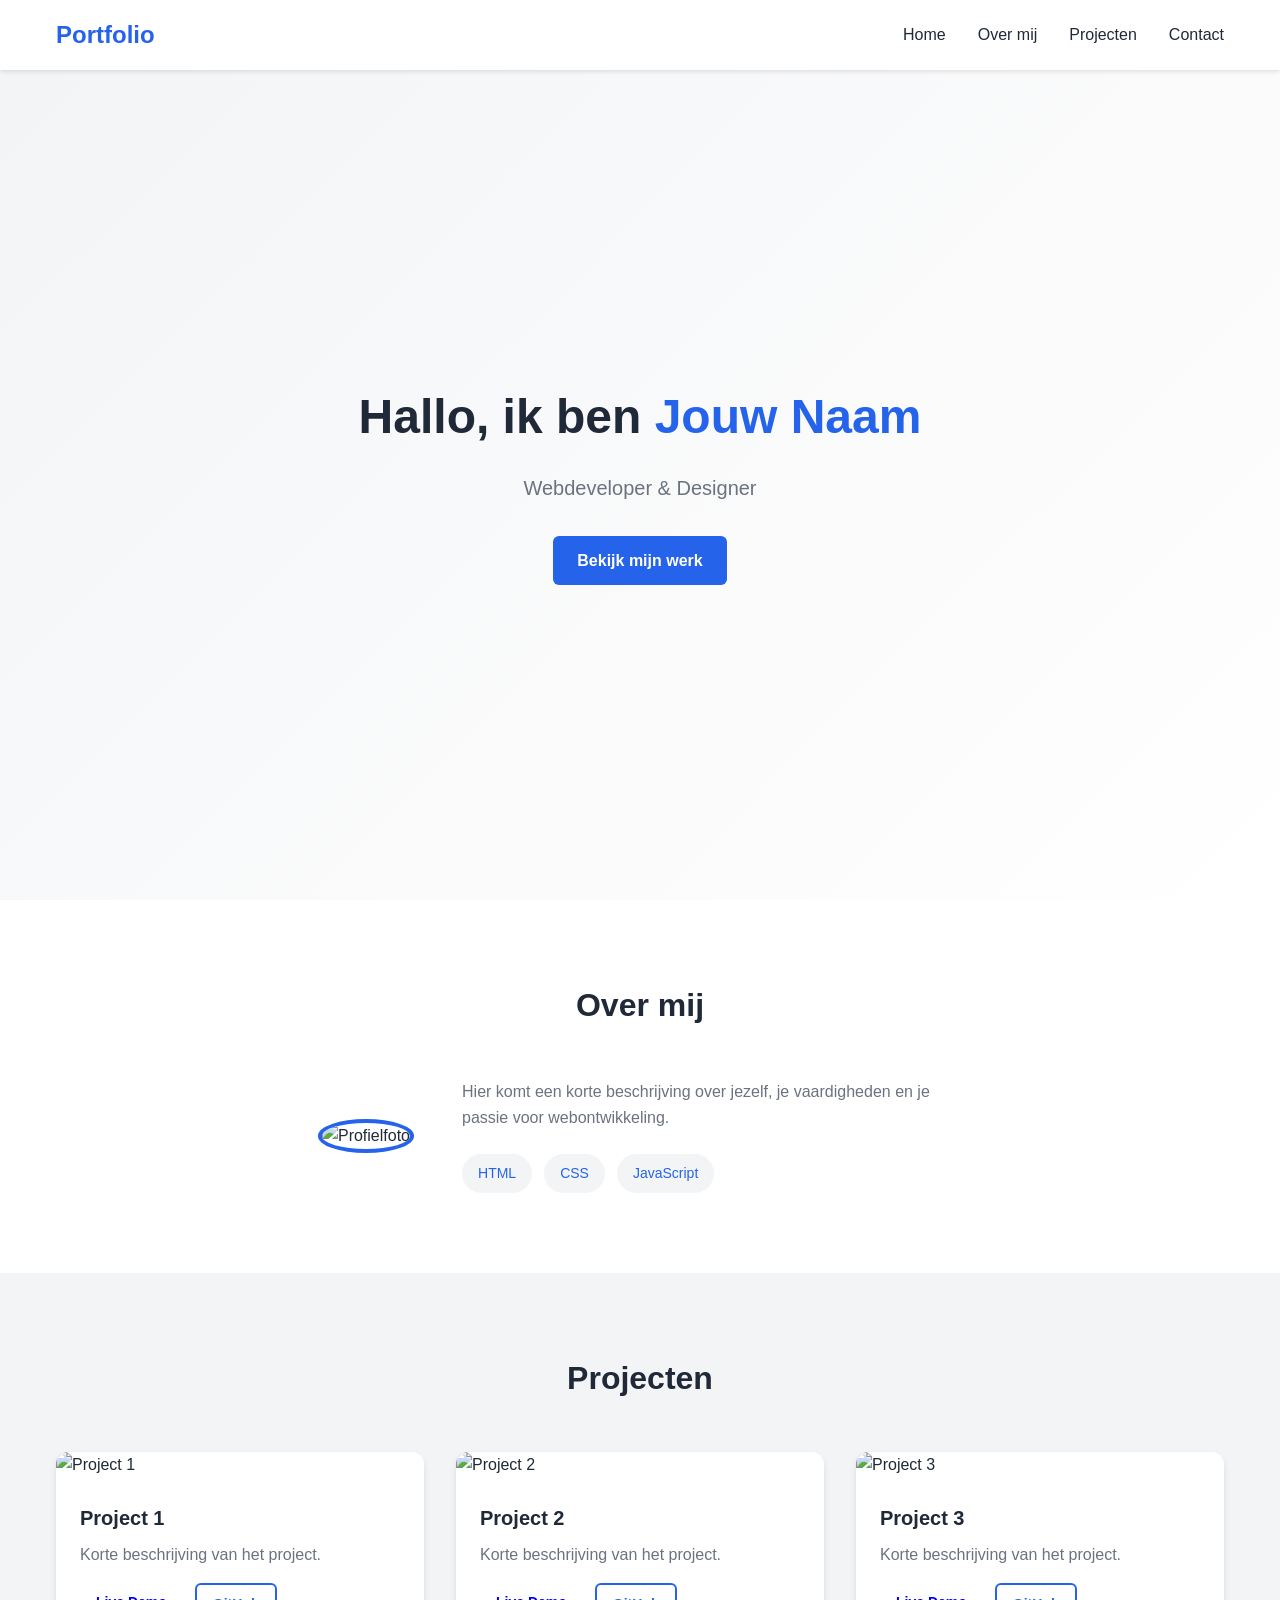
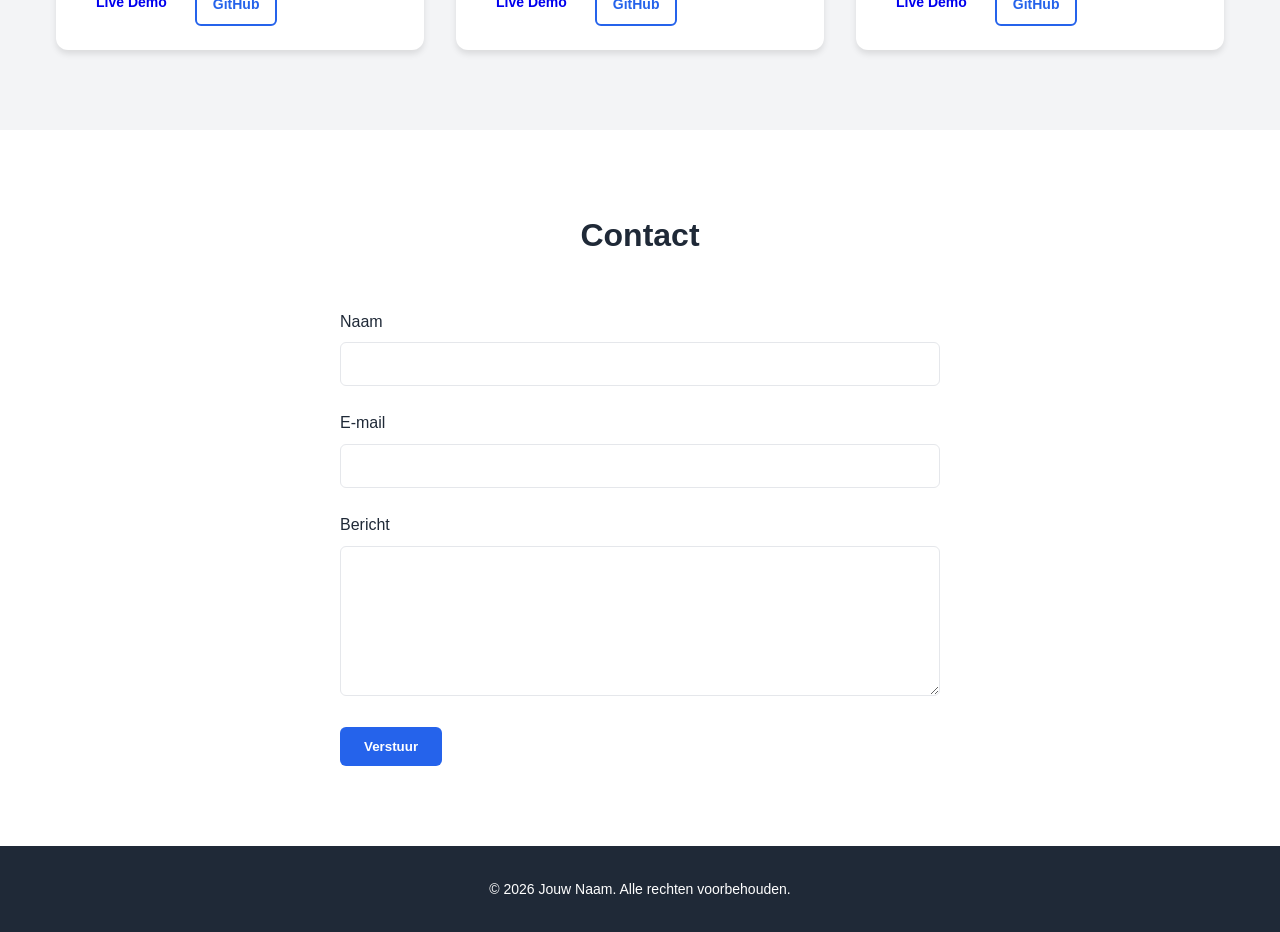
==== index.html @ 3ede8a2c "De eerste versie" ====
<!DOCTYPE html>
<html lang="nl">
<head>
    <meta charset="UTF-8">
    <meta name="viewport" content="width=device-width, initial-scale=1.0">
    <title>Mijn Portfolio</title>
    <link rel="stylesheet" href="css/style.css">
</head>
<body>
    <header class="header">
        <nav class="nav">
            <a href="#" class="nav__logo">Portfolio</a>
            <ul class="nav__menu">
                <li><a href="#home" class="nav__link">Home</a></li>
                <li><a href="#about" class="nav__link">Over mij</a></li>
                <li><a href="#projects" class="nav__link">Projecten</a></li>
                <li><a href="#contact" class="nav__link">Contact</a></li>
            </ul>
            <button class="nav__toggle" aria-label="Menu">
                <span></span>
                <span></span>
                <span></span>
            </button>
        </nav>
    </header>

    <main>
        <section id="home" class="hero">
            <div class="hero__content">
                <h1 class="hero__title">Hallo, ik ben <span class="hero__highlight">Jouw Naam</span></h1>
                <p class="hero__subtitle">Webdeveloper & Designer</p>
                <a href="#projects" class="btn btn--primary">Bekijk mijn werk</a>
            </div>
        </section>

        <section id="about" class="about">
            <div class="container">
                <h2 class="section__title">Over mij</h2>
                <div class="about__content">
                    <div class="about__image">
                        <img src="images/profile.jpg" alt="Profielfoto" class="about__photo">
                    </div>
                    <div class="about__text">
                        <p>Hier komt een korte beschrijving over jezelf, je vaardigheden en je passie voor webontwikkeling.</p>
                        <div class="about__skills">
                            <span class="skill">HTML</span>
                            <span class="skill">CSS</span>
                            <span class="skill">JavaScript</span>
                        </div>
                    </div>
                </div>
            </div>
        </section>

        <section id="projects" class="projects">
            <div class="container">
                <h2 class="section__title">Projecten</h2>
                <div class="projects__grid">
                    <article class="project-card">
                        <img src="images/project1.jpg" alt="Project 1" class="project-card__image">
                        <div class="project-card__content">
                            <h3 class="project-card__title">Project 1</h3>
                            <p class="project-card__description">Korte beschrijving van het project.</p>
                            <div class="project-card__links">
                                <a href="#" class="btn btn--small">Live Demo</a>
                                <a href="#" class="btn btn--small btn--outline">GitHub</a>
                            </div>
                        </div>
                    </article>

                    <article class="project-card">
                        <img src="images/project2.jpg" alt="Project 2" class="project-card__image">
                        <div class="project-card__content">
                            <h3 class="project-card__title">Project 2</h3>
                            <p class="project-card__description">Korte beschrijving van het project.</p>
                            <div class="project-card__links">
                                <a href="#" class="btn btn--small">Live Demo</a>
                                <a href="#" class="btn btn--small btn--outline">GitHub</a>
                            </div>
                        </div>
                    </article>

                    <article class="project-card">
                        <img src="images/project3.jpg" alt="Project 3" class="project-card__image">
                        <div class="project-card__content">
                            <h3 class="project-card__title">Project 3</h3>
                            <p class="project-card__description">Korte beschrijving van het project.</p>
                            <div class="project-card__links">
                                <a href="#" class="btn btn--small">Live Demo</a>
                                <a href="#" class="btn btn--small btn--outline">GitHub</a>
                            </div>
                        </div>
                    </article>
                </div>
            </div>
        </section>

        <section id="contact" class="contact">
            <div class="container">
                <h2 class="section__title">Contact</h2>
                <form class="contact__form" id="contactForm">
                    <div class="form__group">
                        <label for="name" class="form__label">Naam</label>
                        <input type="text" id="name" name="name" class="form__input" required>
                    </div>
                    <div class="form__group">
                        <label for="email" class="form__label">E-mail</label>
                        <input type="email" id="email" name="email" class="form__input" required>
                    </div>
                    <div class="form__group">
                        <label for="message" class="form__label">Bericht</label>
                        <textarea id="message" name="message" class="form__input form__textarea" required></textarea>
                    </div>
                    <button type="submit" class="btn btn--primary">Verstuur</button>
                </form>
            </div>
        </section>
    </main>

    <footer class="footer">
        <div class="container">
            <p class="footer__text">&copy; 2026 Jouw Naam. Alle rechten voorbehouden.</p>
        </div>
    </footer>

    <script src="js/main.js"></script>
</body>
</html>
---- css/style.css ----
*,
*::before,
*::after {
    margin: 0;
    padding: 0;
    box-sizing: border-box;
}

:root {
    --color-primary: #2563eb;
    --color-primary-dark: #1d4ed8;
    --color-text: #1f2937;
    --color-text-light: #6b7280;
    --color-bg: #ffffff;
    --color-bg-alt: #f3f4f6;
    --color-border: #e5e7eb;
    --font-main: 'Segoe UI', Tahoma, Geneva, Verdana, sans-serif;
    --max-width: 1200px;
    --spacing: 1rem;
}

html {
    scroll-behavior: smooth;
}

body {
    font-family: var(--font-main);
    color: var(--color-text);
    line-height: 1.6;
    background-color: var(--color-bg);
}

.container {
    max-width: var(--max-width);
    margin: 0 auto;
    padding: 0 var(--spacing);
}

/* Header & Navigation */
.header {
    position: fixed;
    top: 0;
    width: 100%;
    background-color: var(--color-bg);
    box-shadow: 0 2px 4px rgba(0, 0, 0, 0.1);
    z-index: 1000;
}

.nav {
    display: flex;
    justify-content: space-between;
    align-items: center;
    max-width: var(--max-width);
    margin: 0 auto;
    padding: 1rem var(--spacing);
}

.nav__logo {
    font-size: 1.5rem;
    font-weight: bold;
    color: var(--color-primary);
    text-decoration: none;
}

.nav__menu {
    display: flex;
    list-style: none;
    gap: 2rem;
}

.nav__link {
    text-decoration: none;
    color: var(--color-text);
    transition: color 0.3s;
}

.nav__link:hover {
    color: var(--color-primary);
}

.nav__toggle {
    display: none;
    flex-direction: column;
    gap: 4px;
    background: none;
    border: none;
    cursor: pointer;
}

.nav__toggle span {
    width: 25px;
    height: 3px;
    background-color: var(--color-text);
    transition: transform 0.3s;
}

/* Hero Section */
.hero {
    min-height: 100vh;
    display: flex;
    align-items: center;
    justify-content: center;
    text-align: center;
    padding: 6rem var(--spacing) 2rem;
    background: linear-gradient(135deg, var(--color-bg-alt) 0%, var(--color-bg) 100%);
}

.hero__title {
    font-size: 3rem;
    margin-bottom: 1rem;
}

.hero__highlight {
    color: var(--color-primary);
}

.hero__subtitle {
    font-size: 1.25rem;
    color: var(--color-text-light);
    margin-bottom: 2rem;
}

/* Buttons */
.btn {
    display: inline-block;
    padding: 0.75rem 1.5rem;
    border-radius: 6px;
    text-decoration: none;
    font-weight: 600;
    transition: background-color 0.3s, transform 0.2s;
    border: none;
    cursor: pointer;
}

.btn--primary {
    background-color: var(--color-primary);
    color: var(--color-bg);
}

.btn--primary:hover {
    background-color: var(--color-primary-dark);
    transform: translateY(-2px);
}

.btn--outline {
    background-color: transparent;
    border: 2px solid var(--color-primary);
    color: var(--color-primary);
}

.btn--outline:hover {
    background-color: var(--color-primary);
    color: var(--color-bg);
}

.btn--small {
    padding: 0.5rem 1rem;
    font-size: 0.875rem;
}

/* Sections */
.section__title {
    font-size: 2rem;
    text-align: center;
    margin-bottom: 3rem;
    color: var(--color-text);
}

/* About Section */
.about {
    padding: 5rem var(--spacing);
    background-color: var(--color-bg);
}

.about__content {
    display: flex;
    gap: 3rem;
    align-items: center;
    flex-wrap: wrap;
    justify-content: center;
}

.about__photo {
    width: 250px;
    height: 250px;
    object-fit: cover;
    border-radius: 50%;
    border: 4px solid var(--color-primary);
}

.about__text {
    max-width: 500px;
}

.about__text p {
    margin-bottom: 1.5rem;
    color: var(--color-text-light);
}

.about__skills {
    display: flex;
    gap: 0.75rem;
    flex-wrap: wrap;
}

.skill {
    padding: 0.5rem 1rem;
    background-color: var(--color-bg-alt);
    border-radius: 20px;
    font-size: 0.875rem;
    font-weight: 500;
    color: var(--color-primary);
}

/* Projects Section */
.projects {
    padding: 5rem var(--spacing);
    background-color: var(--color-bg-alt);
}

.projects__grid {
    display: grid;
    grid-template-columns: repeat(auto-fit, minmax(300px, 1fr));
    gap: 2rem;
}

.project-card {
    background-color: var(--color-bg);
    border-radius: 12px;
    overflow: hidden;
    box-shadow: 0 4px 6px rgba(0, 0, 0, 0.1);
    transition: transform 0.3s;
}

.project-card:hover {
    transform: translateY(-5px);
}

.project-card__image {
    width: 100%;
    height: 200px;
    object-fit: cover;
}

.project-card__content {
    padding: 1.5rem;
}

.project-card__title {
    font-size: 1.25rem;
    margin-bottom: 0.5rem;
}

.project-card__description {
    color: var(--color-text-light);
    margin-bottom: 1rem;
}

.project-card__links {
    display: flex;
    gap: 0.75rem;
}

/* Contact Section */
.contact {
    padding: 5rem var(--spacing);
    background-color: var(--color-bg);
}

.contact__form {
    max-width: 600px;
    margin: 0 auto;
}

.form__group {
    margin-bottom: 1.5rem;
}

.form__label {
    display: block;
    margin-bottom: 0.5rem;
    font-weight: 500;
}

.form__input {
    width: 100%;
    padding: 0.75rem;
    border: 1px solid var(--color-border);
    border-radius: 6px;
    font-size: 1rem;
    font-family: inherit;
    transition: border-color 0.3s;
}

.form__input:focus {
    outline: none;
    border-color: var(--color-primary);
}

.form__textarea {
    min-height: 150px;
    resize: vertical;
}

/* Footer */
.footer {
    padding: 2rem var(--spacing);
    background-color: var(--color-text);
    color: var(--color-bg);
    text-align: center;
}

.footer__text {
    font-size: 0.875rem;
}

/* Responsive */
@media (max-width: 768px) {
    .nav__menu {
        position: fixed;
        top: 60px;
        left: 100%;
        flex-direction: column;
        width: 100%;
        background-color: var(--color-bg);
        padding: 2rem;
        gap: 1.5rem;
        transition: left 0.3s;
    }

    .nav__menu.active {
        left: 0;
    }

    .nav__toggle {
        display: flex;
    }

    .hero__title {
        font-size: 2rem;
    }

    .about__content {
        flex-direction: column;
        text-align: center;
    }
}
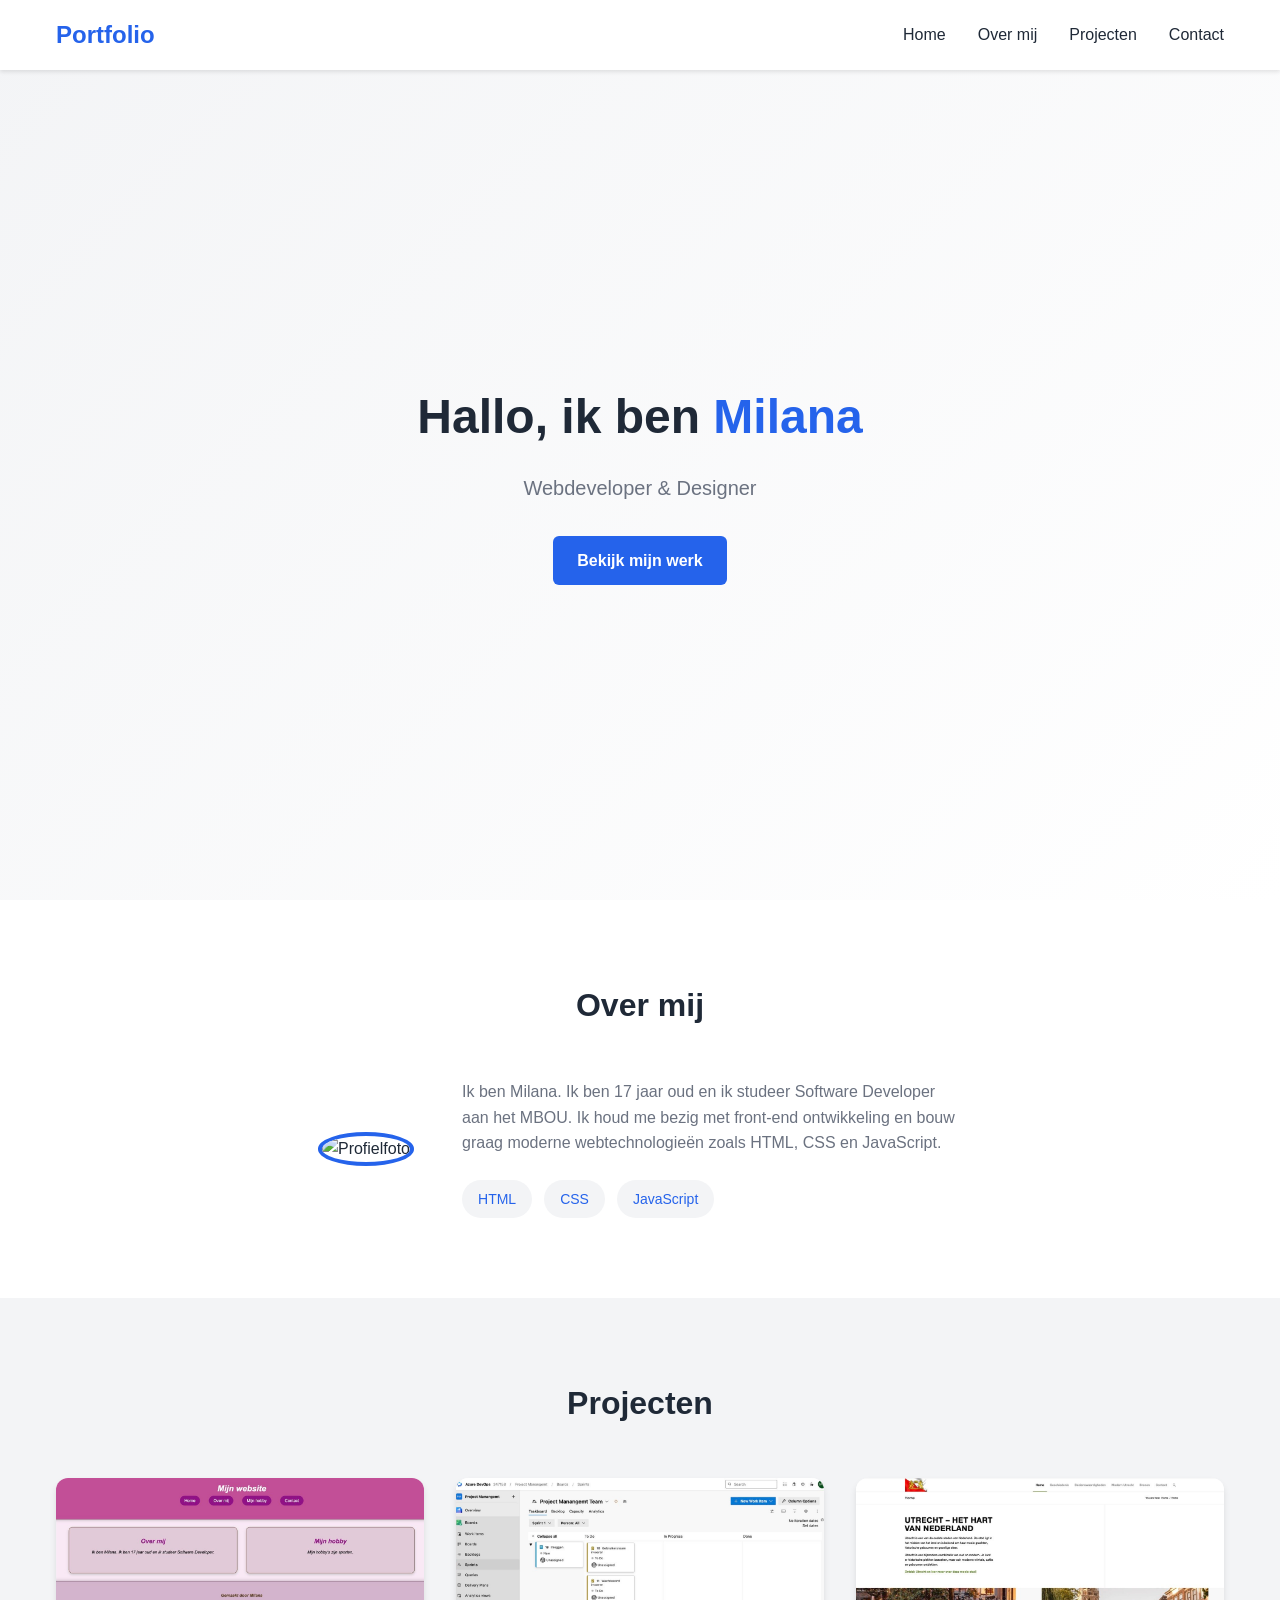
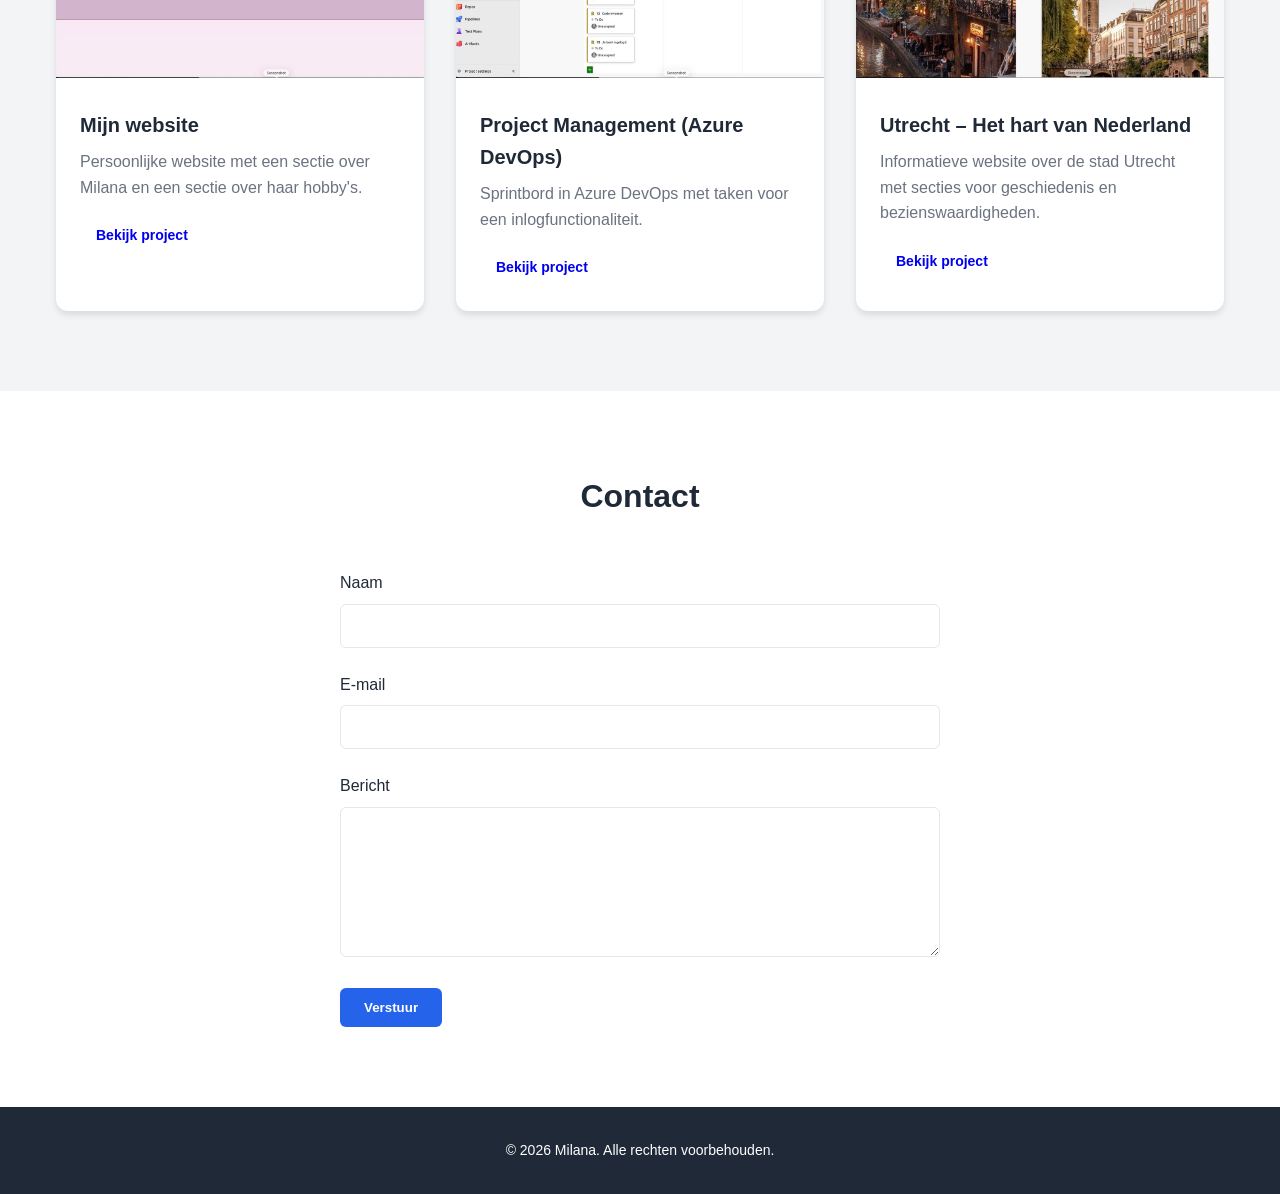
==== commit cec7c223: "Finalize projects page and documentation" ====
--- a/index.html
+++ b/index.html
@@ -3,7 +3,7 @@
 <head>
     <meta charset="UTF-8">
     <meta name="viewport" content="width=device-width, initial-scale=1.0">
-    <title>Mijn Portfolio</title>
+    <title>Mijn Portfolio van de Milana</title>
     <link rel="stylesheet" href="css/style.css">
 </head>
 <body>
@@ -13,7 +13,7 @@
             <ul class="nav__menu">
                 <li><a href="#home" class="nav__link">Home</a></li>
                 <li><a href="#about" class="nav__link">Over mij</a></li>
-                <li><a href="#projects" class="nav__link">Projecten</a></li>
+                <li><a href="projects.html" class="nav__link">Projecten</a></li>
                 <li><a href="#contact" class="nav__link">Contact</a></li>
             </ul>
             <button class="nav__toggle" aria-label="Menu">
@@ -27,7 +27,7 @@
     <main>
         <section id="home" class="hero">
             <div class="hero__content">
-                <h1 class="hero__title">Hallo, ik ben <span class="hero__highlight">Jouw Naam</span></h1>
+                <h1 class="hero__title">Hallo, ik ben <span class="hero__highlight">Milana</span></h1>
                 <p class="hero__subtitle">Webdeveloper & Designer</p>
                 <a href="#projects" class="btn btn--primary">Bekijk mijn werk</a>
             </div>
@@ -41,7 +41,7 @@
                         <img src="images/profile.jpg" alt="Profielfoto" class="about__photo">
                     </div>
                     <div class="about__text">
-                        <p>Hier komt een korte beschrijving over jezelf, je vaardigheden en je passie voor webontwikkeling.</p>
+                        <p>Ik ben Milana. Ik ben 17 jaar oud en ik studeer Software Developer aan het MBOU. Ik houd me bezig met front-end ontwikkeling en bouw graag moderne webtechnologieën zoals HTML, CSS en JavaScript.</p>
                         <div class="about__skills">
                             <span class="skill">HTML</span>
                             <span class="skill">CSS</span>
@@ -57,37 +57,34 @@
                 <h2 class="section__title">Projecten</h2>
                 <div class="projects__grid">
                     <article class="project-card">
-                        <img src="images/project1.jpg" alt="Project 1" class="project-card__image">
+                        <img src="js/images/IMAGE 2026-10-05 14:11:08.jpg" alt="Mijn website" class="project-card__image">
                         <div class="project-card__content">
-                            <h3 class="project-card__title">Project 1</h3>
-                            <p class="project-card__description">Korte beschrijving van het project.</p>
+                            <h3 class="project-card__title">Mijn website</h3>
+                            <p class="project-card__description">Persoonlijke website met een sectie over Milana en een sectie over haar hobby's.</p>
                             <div class="project-card__links">
-                                <a href="#" class="btn btn--small">Live Demo</a>
-                                <a href="#" class="btn btn--small btn--outline">GitHub</a>
+                                <a href="projects.html" class="btn btn--small">Bekijk project</a>
                             </div>
                         </div>
                     </article>
 
                     <article class="project-card">
-                        <img src="images/project2.jpg" alt="Project 2" class="project-card__image">
+                        <img src="js/images/IMAGE 2026-10-05 14:11:09.jpg" alt="Project Management (Azure DevOps)" class="project-card__image">
                         <div class="project-card__content">
-                            <h3 class="project-card__title">Project 2</h3>
-                            <p class="project-card__description">Korte beschrijving van het project.</p>
+                            <h3 class="project-card__title">Project Management (Azure DevOps)</h3>
+                            <p class="project-card__description">Sprintbord in Azure DevOps met taken voor een inlogfunctionaliteit.</p>
                             <div class="project-card__links">
-                                <a href="#" class="btn btn--small">Live Demo</a>
-                                <a href="#" class="btn btn--small btn--outline">GitHub</a>
+                                <a href="projects.html" class="btn btn--small">Bekijk project</a>
                             </div>
                         </div>
                     </article>
 
                     <article class="project-card">
-                        <img src="images/project3.jpg" alt="Project 3" class="project-card__image">
+                        <img src="js/images/IMAGE 2026-10-05 14:11:11.jpg" alt="Utrecht – Het hart van Nederland" class="project-card__image">
                         <div class="project-card__content">
-                            <h3 class="project-card__title">Project 3</h3>
-                            <p class="project-card__description">Korte beschrijving van het project.</p>
+                            <h3 class="project-card__title">Utrecht – Het hart van Nederland</h3>
+                            <p class="project-card__description">Informatieve website over de stad Utrecht met secties voor geschiedenis en bezienswaardigheden.</p>
                             <div class="project-card__links">
-                                <a href="#" class="btn btn--small">Live Demo</a>
-                                <a href="#" class="btn btn--small btn--outline">GitHub</a>
+                                <a href="projects.html" class="btn btn--small">Bekijk project</a>
                             </div>
                         </div>
                     </article>
@@ -119,7 +116,7 @@
 
     <footer class="footer">
         <div class="container">
-            <p class="footer__text">&copy; 2026 Jouw Naam. Alle rechten voorbehouden.</p>
+            <p class="footer__text">&copy; 2026 Milana. Alle rechten voorbehouden.</p>
         </div>
     </footer>
 
--- a/css/style.css
+++ b/css/style.css
@@ -259,6 +259,136 @@
 .project-card__links {
     display: flex;
     gap: 0.75rem;
+}
+
+/* Projects Page */
+.projects-page {
+    padding: 8rem var(--spacing) 5rem;
+    background-color: var(--color-bg);
+}
+
+.project-filters {
+    display: flex;
+    flex-wrap: wrap;
+    gap: 0.75rem;
+    justify-content: center;
+    margin-bottom: 3rem;
+}
+
+.filter-btn {
+    padding: 0.5rem 1.25rem;
+    border: 2px solid var(--color-border);
+    border-radius: 20px;
+    background-color: var(--color-bg);
+    color: var(--color-text);
+    font-family: inherit;
+    font-size: 0.875rem;
+    font-weight: 500;
+    cursor: pointer;
+    transition: background-color 0.3s, color 0.3s, border-color 0.3s;
+}
+
+.filter-btn:hover {
+    border-color: var(--color-primary);
+    color: var(--color-primary);
+}
+
+.filter-btn.active {
+    background-color: var(--color-primary);
+    border-color: var(--color-primary);
+    color: var(--color-bg);
+}
+
+.projects-list {
+    display: flex;
+    flex-direction: column;
+    gap: 2rem;
+    max-width: 900px;
+    margin: 0 auto;
+}
+
+.project-list-item {
+    display: flex;
+    gap: 2rem;
+    align-items: center;
+    padding: 1.5rem;
+    background-color: var(--color-bg-alt);
+    border-radius: 12px;
+    transition: transform 0.3s;
+}
+
+.project-list-item:hover {
+    transform: translateY(-3px);
+}
+
+.project-list-item__image {
+    flex-shrink: 0;
+    width: 120px;
+    height: 120px;
+    background-color: var(--color-border);
+    border-radius: 8px;
+    display: flex;
+    align-items: center;
+    justify-content: center;
+    color: var(--color-text-light);
+    font-size: 2rem;
+    font-weight: bold;
+    overflow: hidden;
+}
+
+.project-list-item__image img {
+    width: 100%;
+    height: 100%;
+    object-fit: cover;
+    display: block;
+}
+
+.project-list-item__content {
+    flex: 1;
+}
+
+.project-list-item__title {
+    font-size: 1.25rem;
+    margin-bottom: 0.5rem;
+    color: var(--color-text);
+}
+
+.project-list-item__description {
+    color: var(--color-text-light);
+    margin-bottom: 1rem;
+}
+
+.project-tags {
+    display: flex;
+    flex-wrap: wrap;
+    gap: 0.5rem;
+    margin-bottom: 1rem;
+}
+
+.tag {
+    padding: 0.25rem 0.75rem;
+    background-color: var(--color-bg);
+    border: 1px solid var(--color-primary);
+    border-radius: 12px;
+    font-size: 0.75rem;
+    font-weight: 500;
+    color: var(--color-primary);
+}
+
+.project-list-item__links {
+    display: flex;
+    gap: 0.75rem;
+}
+
+.filter-empty {
+    text-align: center;
+    color: var(--color-text-light);
+    padding: 3rem 1rem;
+    display: none;
+}
+
+.filter-empty.visible {
+    display: block;
 }
 
 /* Contact Section */
@@ -344,4 +474,17 @@
         flex-direction: column;
         text-align: center;
     }
-}
+
+    .project-list-item {
+        flex-direction: column;
+        text-align: center;
+    }
+
+    .project-list-item__links {
+        justify-content: center;
+    }
+
+    .project-tags {
+        justify-content: center;
+    }
+}
